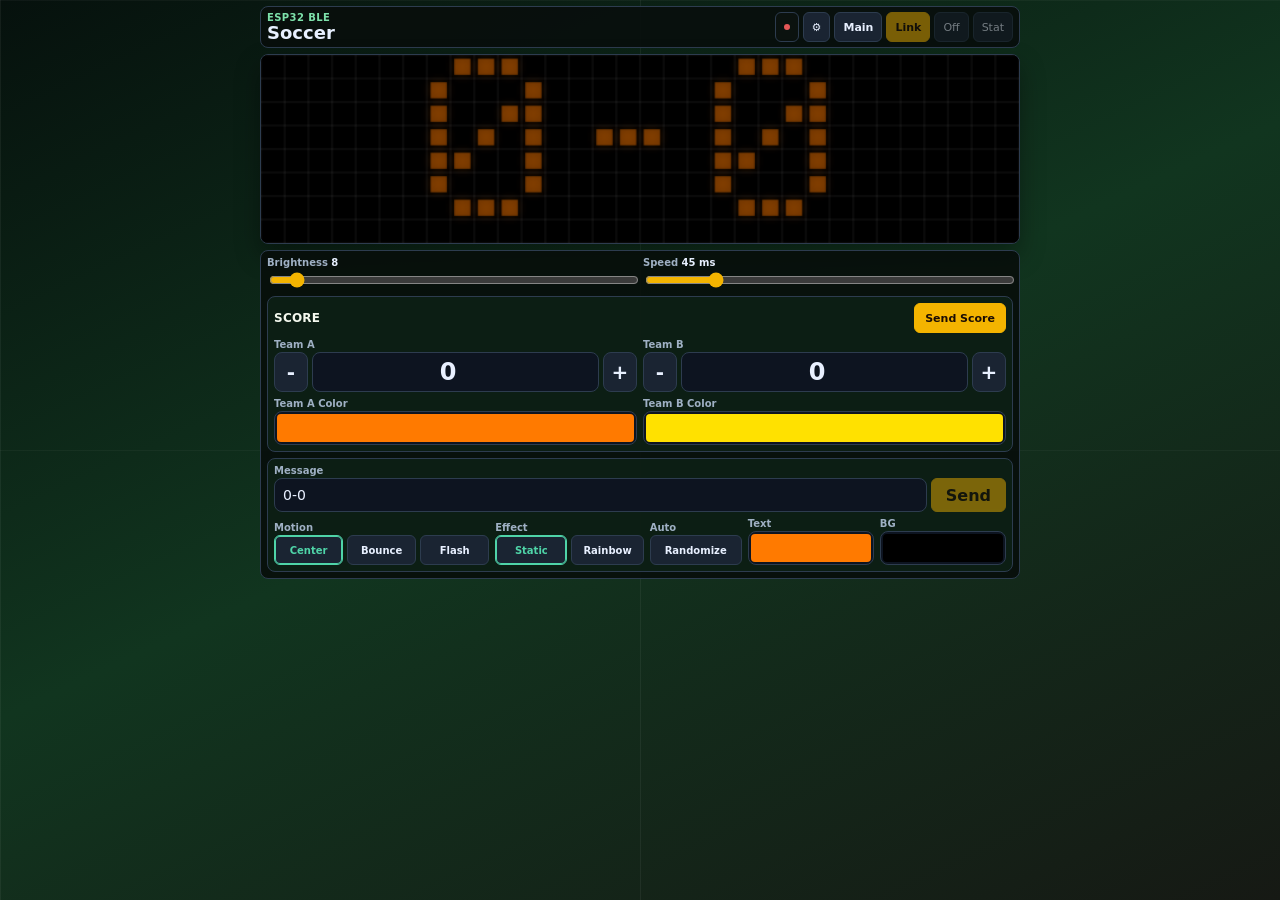
==== soccer.html @ 89b05cde "soccer support." ====
<!doctype html>
<html lang="en">
  <head>
    <meta charset="utf-8">
    <meta name="viewport" content="width=device-width, initial-scale=1">
    <title>Soccer Billboard | LED Matrix BLE</title>
    <link rel="stylesheet" href="web/styles.css">
  </head>
  <body class="soccer-page">
    <main class="app-shell">
      <section class="workspace" aria-labelledby="app-title">
        <header class="topbar">
          <div>
            <p class="eyebrow">ESP32 BLE</p>
            <h1 id="app-title">Soccer</h1>
          </div>
          <div class="topbar-actions">
            <div class="connection">
              <span id="connectionDot" class="dot" aria-hidden="true"></span>
            </div>
            <div class="topbar-buttons">
              <button
                id="logToggleButton"
                class="icon-button"
                type="button"
                aria-controls="logPanel"
                aria-expanded="false"
                title="Toggle log"
              >&#9881;</button>
              <a class="nav-link" href="index.html">Main</a>
              <button id="connectButton" type="button">Link</button>
              <button id="disconnectButton" type="button" disabled>Off</button>
              <button id="statusButton" type="button" disabled>Stat</button>
            </div>
          </div>
        </header>

        <div class="preview-row soccer-preview-row">
          <canvas id="matrixPreview" class="matrix-preview" width="640" height="160"></canvas>
        </div>

        <section class="controls soccer-controls" aria-label="Soccer billboard controls">
          <div class="field compact-field">
            <label for="brightnessInput">Brightness <span id="brightnessValue">8</span></label>
            <input id="brightnessInput" type="range" min="1" max="128" value="8">
          </div>

          <div class="field compact-field">
            <label for="speedInput">Speed <span id="speedValue">45 ms</span></label>
            <input id="speedInput" type="range" min="20" max="160" value="45">
          </div>

          <section class="control-group full" aria-label="Soccer team setup controls">
            <section class="soccer-scoreboard" aria-label="Scoreboard">
              <div class="soccer-scoreboard-head">
                <h2 class="soccer-scoreboard-title">Score</h2>
                <button id="sendScoreboardButton" type="button">Send Score</button>
              </div>
              <div class="soccer-score-controls">
                <div class="field">
                  <label for="teamAScore">Team A</label>
                  <div class="score-stepper">
                    <button id="teamAScoreDown" type="button" aria-label="Decrease Team A score">-</button>
                    <input id="teamAScore" type="number" min="0" max="99" value="0">
                    <button id="teamAScoreUp" type="button" aria-label="Increase Team A score">+</button>
                  </div>
                </div>
                <div class="field">
                  <label for="teamBScore">Team B</label>
                  <div class="score-stepper">
                    <button id="teamBScoreDown" type="button" aria-label="Decrease Team B score">-</button>
                    <input id="teamBScore" type="number" min="0" max="99" value="0">
                    <button id="teamBScoreUp" type="button" aria-label="Increase Team B score">+</button>
                  </div>
                </div>
              </div>
            </section>

            <div class="soccer-grid">
              <div class="field">
                <label for="teamAColor">Team A Color</label>
                <input id="teamAColor" type="color" value="#ff7a00">
              </div>
              <div class="field">
                <label for="teamBColor">Team B Color</label>
                <input id="teamBColor" type="color" value="#ffe100">
              </div>
            </div>
          </section>

          <section class="control-group full soccer-message-panel" aria-label="Text controls">
            <div class="field full">
              <label for="messageInput">Message</label>
              <div class="send-row">
                <input id="messageInput" maxlength="80" value="0-0" autocomplete="off">
                <button id="sendMessageButton" type="button">Send</button>
              </div>
            </div>

            <div class="soccer-text-tools">
              <div class="field">
                <label>Motion</label>
                <div class="effect-strip motion-strip full" aria-label="Text movement effects">
                  <button type="button" data-motion="CENTER" aria-pressed="true">Center</button>
                  <button type="button" data-motion="BOUNCE" aria-pressed="false">Bounce</button>
                  <button type="button" data-motion="FLASH" aria-pressed="false">Flash</button>
                </div>
              </div>
              <div class="field">
                <label>Effect</label>
                <div class="effect-strip full" aria-label="Text color effects">
                  <button type="button" data-text-colorfx="STATIC" aria-pressed="true">Static</button>
                  <button type="button" data-text-colorfx="RAINBOW_STATIC" aria-pressed="false">Rainbow</button>
                </div>
              </div>
              <div class="field">
                <label for="randomizeButton">Auto</label>
                <button
                  id="randomizeButton"
                  class="soccer-randomize-button"
                  type="button"
                  aria-pressed="false"
                >Randomize</button>
              </div>
              <div class="inline-color-picker">
                <label for="textColorInput">Text</label>
                <input id="textColorInput" type="color" value="#ff7a00">
              </div>
              <div class="inline-color-picker">
                <label for="bgColorInput">BG</label>
                <input id="bgColorInput" type="color" value="#000000">
              </div>
            </div>

          </section>

        </section>

        <section id="logPanel" class="terminal collapsed" aria-label="Bluetooth log">
          <div class="terminal-head">
            <span>Log</span>
            <button id="clearLogButton" type="button">Clear</button>
          </div>
          <ol id="logList"></ol>
        </section>
      </section>
    </main>

    <script src="web/app.js" defer></script>
    <script src="web/soccer.js" defer></script>
  </body>
</html>
---- web/styles.css ----
:root {
  color-scheme: dark;
  --bg: #0b0f14;
  --panel: #131a24;
  --panel-2: #1a2432;
  --line: #2d3c4f;
  --text: #e8f0ff;
  --muted: #9fb0c4;
  --accent: #f4b400;
  --accent-2: #4fd4a8;
  --danger: #e45757;
  --shadow: 0 20px 44px rgba(0, 0, 0, 0.35);
}

* {
  box-sizing: border-box;
}

html,
body {
  margin: 0;
  height: 100%;
  overflow: hidden;
}

body {
  background:
    radial-gradient(circle at 18% 12%, rgba(79, 212, 168, 0.15), transparent 35%),
    radial-gradient(circle at 85% 88%, rgba(244, 180, 0, 0.16), transparent 30%),
    linear-gradient(165deg, #0a0f15, #121c2a 60%, #0d1420);
  color: var(--text);
  font-family:
    Inter, ui-sans-serif, system-ui, -apple-system, BlinkMacSystemFont, "Segoe UI",
    sans-serif;
}

button,
input {
  font: inherit;
}

select,
a {
  font: inherit;
}

button {
  border: 1px solid var(--line);
  border-radius: 6px;
  min-height: 28px;
  padding: 0 8px;
  background: var(--panel-2);
  color: var(--text);
  cursor: pointer;
}

button:hover:not(:disabled) {
  border-color: var(--accent);
}

button:disabled {
  cursor: not-allowed;
  opacity: 0.48;
}

.nav-link {
  display: inline-flex;
  align-items: center;
  justify-content: center;
  min-height: 40px;
  padding: 0 14px;
  border: 1px solid var(--line);
  border-radius: 6px;
  background: var(--panel-2);
  color: var(--text);
  text-decoration: none;
  font-weight: 700;
}

.nav-link:hover {
  border-color: var(--accent);
}

input[type="text"],
input:not([type]) {
  width: 100%;
}

select {
  width: 100%;
  min-height: 42px;
  border: 1px solid var(--line);
  border-radius: 6px;
  background: #0e0f0d;
  color: var(--text);
  padding: 0 12px;
}

.app-shell {
  height: 100dvh;
  padding: 4px;
}

.workspace {
  width: min(1040px, 100%);
  height: 100%;
  margin: 0 auto;
  display: grid;
  grid-template-rows: auto auto 1fr;
  gap: 4px;
}

.topbar {
  display: flex;
  align-items: center;
  justify-content: space-between;
  gap: 6px;
  border: 1px solid var(--line);
  border-radius: 12px;
  background: linear-gradient(180deg, rgba(19, 26, 36, 0.95), rgba(13, 20, 30, 0.9));
  padding: 4px 6px;
  box-shadow: var(--shadow);
}

.topbar-actions {
  display: inline-flex;
  align-items: center;
  gap: 4px;
}

.topbar-buttons {
  display: inline-grid;
  grid-template-columns: repeat(5, auto);
  gap: 4px;
}

.topbar-buttons button {
  min-height: 30px;
  padding: 0 8px;
  font-size: 11px;
}

.eyebrow {
  margin: 0 0 2px;
  color: var(--accent-2);
  font-size: 10px;
  font-weight: 700;
  letter-spacing: 0.04em;
  text-transform: uppercase;
}

h1 {
  margin: 0;
  font-size: clamp(13px, 2.6vw, 18px);
  line-height: 1;
  letter-spacing: 0;
}

.connection {
  display: inline-flex;
  align-items: center;
  justify-content: center;
  min-width: 24px;
  min-height: 24px;
  padding: 0;
  border: 1px solid var(--line);
  border-radius: 6px;
  background: rgba(25, 26, 24, 0.9);
}

.dot {
  width: 6px;
  height: 6px;
  border-radius: 50%;
  background: var(--danger);
}

.connection.connected .dot {
  background: var(--accent-2);
}

.connection.connected {
  color: var(--text);
}

.icon-button {
  min-width: 24px;
  min-height: 24px;
  padding: 0;
  font-size: 13px;
  line-height: 1;
}

.nav-link {
  min-height: 24px;
  padding: 0 8px;
  font-size: 11px;
}

.preview-row {
  display: block;
}

.matrix-preview {
  width: 100%;
  aspect-ratio: 7 / 1;
  display: block;
  border: 1px solid var(--line);
  border-radius: 10px;
  background: #050505;
  box-shadow: var(--shadow);
}

.controls,
.terminal {
  border: 1px solid var(--line);
  border-radius: 12px;
  background: linear-gradient(180deg, rgba(19, 26, 36, 0.95), rgba(13, 20, 30, 0.9));
  box-shadow: var(--shadow);
}

.controls {
  display: grid;
  grid-template-columns: repeat(2, minmax(0, 1fr));
  gap: 4px;
  padding: 5px;
  min-height: 0;
}

.field {
  display: grid;
  gap: 2px;
}

.field.full,
.control-group.full,
.button-row.full,
.preset-strip.full,
.effect-strip.full {
  grid-column: 1 / -1;
}

.control-group {
  border: 1px solid var(--line);
  border-radius: 10px;
  padding: 5px;
  background: rgba(26, 36, 50, 0.78);
  display: grid;
  gap: 4px;
}

.group-title {
  margin: 0;
  color: var(--accent-2);
  font-size: 11px;
  font-weight: 800;
  letter-spacing: 0.06em;
  text-transform: uppercase;
}

label,
.terminal-head {
  color: var(--muted);
  font-size: 10px;
  font-weight: 700;
}

label span {
  color: var(--text);
  font-variant-numeric: tabular-nums;
}

.send-row,
.button-row {
  display: grid;
  grid-template-columns: auto auto;
  gap: 4px;
  justify-content: start;
}

.send-row input {
  width: min(44vw, 210px);
  height: 28px;
  border: 1px solid var(--line);
  border-radius: 8px;
  background: #0d1420;
  color: var(--text);
  padding: 0 8px;
  text-transform: uppercase;
  font-size: 11px;
}

.send-row button,
#connectButton {
  background: var(--accent);
  color: #1b0d05;
  border-color: var(--accent);
  font-weight: 800;
}

input[type="range"] {
  width: min(48vw, 220px);
  accent-color: var(--accent);
}

input[type="color"] {
  width: 100%;
  max-width: 120px;
  height: 28px;
  padding: 2px;
  border: 1px solid var(--line);
  border-radius: 8px;
  background: #0d1420;
  cursor: pointer;
}

input[type="color"]::-webkit-color-swatch-wrapper {
  padding: 0;
}

input[type="color"]::-webkit-color-swatch {
  border: 0;
  border-radius: 4px;
}

input[type="color"]::-moz-color-swatch {
  border: 0;
  border-radius: 4px;
}

.preset-strip,
.effect-strip {
  display: flex;
  flex-wrap: nowrap;
  gap: 4px;
  overflow-x: auto;
  padding-bottom: 2px;
  scrollbar-width: thin;
}

.text-color-layout {
  display: grid;
  grid-template-columns: auto auto auto;
  gap: 4px;
  align-items: end;
  justify-content: start;
}

.inline-color-picker {
  display: grid;
  gap: 2px;
}

.inline-color-picker input[type="color"] {
  width: 100%;
}

.inline-toggle {
  display: inline-flex;
  align-items: center;
  gap: 8px;
  margin-top: 4px;
  color: var(--muted);
  font-size: 12px;
  font-weight: 700;
}

.inline-toggle input {
  width: 16px;
  height: 16px;
}

.preset-strip button,
.effect-strip button {
  min-height: 26px;
  min-width: 66px;
  padding: 0 7px;
  font-size: 10px;
  font-weight: 700;
  overflow-wrap: anywhere;
}

.soccer-grid {
  display: flex;
  gap: 6px;
  flex-wrap: wrap;
}

.soccer-grid .field {
  width: min(42vw, 126px);
}

.soccer-scoreboard {
  border: 1px solid var(--line);
  border-radius: 10px;
  background: rgba(13, 20, 30, 0.88);
  padding: 5px;
  display: grid;
  gap: 4px;
}

.soccer-scoreboard-head {
  display: flex;
  align-items: center;
  justify-content: space-between;
  gap: 4px;
}

.soccer-scoreboard-title {
  margin: 0;
  color: var(--text);
  font-size: 11px;
  font-weight: 800;
  letter-spacing: 0.02em;
  text-transform: uppercase;
}

.soccer-team-label {
  font-size: 12px;
  font-weight: 800;
  letter-spacing: 0.03em;
  text-transform: uppercase;
  color: var(--muted);
}

.soccer-score {
  font-size: clamp(16px, 3vw, 22px);
  font-weight: 900;
  line-height: 1;
  font-variant-numeric: tabular-nums;
}

.rainbow-text {
  background: linear-gradient(90deg, #ff4d4d, #ffbe0b, #7bd850, #36c4ff, #b066ff, #ff4d4d);
  background-size: 220% 100%;
  color: transparent;
  -webkit-background-clip: text;
  background-clip: text;
  animation: rainbow-shift 2s linear infinite;
}

@keyframes rainbow-shift {
  0% {
    background-position: 0% 50%;
  }
  100% {
    background-position: 220% 50%;
  }
}

.soccer-score-sep {
  color: var(--muted);
  font-size: 16px;
  font-weight: 700;
}

.soccer-score-controls {
  display: flex;
  gap: 6px;
  flex-wrap: wrap;
}

.soccer-score-controls .field {
  width: min(42vw, 126px);
}

.score-stepper {
  display: grid;
  grid-template-columns: 24px minmax(0, 1fr) 24px;
  gap: 4px;
}

.score-stepper button {
  min-height: 24px;
  font-size: 13px;
  line-height: 1;
  padding: 0;
}

.score-stepper input {
  min-width: 0;
  height: 24px;
  border: 1px solid var(--line);
  border-radius: 8px;
  background: #0d1420;
  color: var(--text);
  text-align: center;
  font-weight: 800;
  font-variant-numeric: tabular-nums;
}

.soccer-action-row {
  grid-template-columns: 1fr;
}

.soccer-action-row-3 {
  grid-template-columns: 1fr;
}

.soccer-help {
  margin: 0;
  color: var(--muted);
  font-size: 12px;
}

.effect-strip button.active {
  border-color: var(--accent-2);
  color: var(--accent-2);
  box-shadow: inset 0 0 0 1px var(--accent-2);
}

.terminal {
  position: fixed;
  top: 30px;
  right: 4px;
  width: min(92vw, 460px);
  min-height: 0;
  max-height: 36dvh;
  overflow: hidden;
  z-index: 40;
}

.terminal.collapsed {
  display: none;
}

.terminal-head {
  display: flex;
  align-items: center;
  justify-content: space-between;
  min-height: 24px;
  padding: 0 8px;
  border-bottom: 1px solid var(--line);
}

.terminal-head button {
  min-height: 20px;
  padding: 0 6px;
}

#logList {
  height: min(30dvh, 160px);
  margin: 0;
  padding: 6px;
  overflow: auto;
  list-style: none;
  font-family: "SFMono-Regular", Consolas, "Liberation Mono", monospace;
  font-size: 9px;
  color: var(--muted);
}

#logList li + li {
  margin-top: 6px;
}

#logList .rx {
  color: var(--accent-2);
}

#logList .tx {
  color: var(--accent);
}

#logList .error {
  color: var(--danger);
}

@media (max-width: 760px) {
  .app-shell {
    padding: 3px;
  }

  .topbar {
    align-items: flex-start;
  }

  .topbar-buttons {
    grid-template-columns: repeat(5, minmax(0, 1fr));
    width: 100%;
  }

  .topbar-buttons .nav-link {
    grid-column: span 2;
  }

  .controls {
    grid-template-columns: repeat(2, minmax(0, 1fr));
  }

  .matrix-preview {
    aspect-ratio: 8 / 1;
  }

  .text-color-layout {
    grid-template-columns: auto auto auto;
  }

  .terminal {
    top: 28px;
    right: 4px;
    left: 4px;
    width: auto;
  }
}

@media (max-height: 760px) {
  .app-shell {
    padding: 4px;
  }

  .workspace {
    gap: 5px;
  }

  .matrix-preview {
    aspect-ratio: 8 / 1;
  }

  .controls {
    gap: 6px;
    padding: 6px;
  }

  .control-group {
    padding: 6px;
    gap: 5px;
  }

  .send-row input,
  input[type="color"],
  .score-stepper input,
  .score-stepper button,
  .preset-strip button,
  .effect-strip button {
    height: 30px;
    min-height: 30px;
  }
}

body.soccer-page {
  background:
    linear-gradient(90deg, rgba(255, 255, 255, 0.055) 1px, transparent 1px),
    linear-gradient(180deg, rgba(255, 255, 255, 0.035) 1px, transparent 1px),
    linear-gradient(155deg, #06110d, #11351f 48%, #161914);
  background-size: 50% 100%, 100% 50%, auto;
}

.soccer-page .app-shell {
  padding: 6px;
}

.soccer-page .workspace {
  width: min(760px, 100%);
  grid-template-rows: auto auto auto;
  align-content: start;
  gap: 6px;
}

.soccer-page .topbar {
  display: grid;
  grid-template-columns: auto minmax(0, 1fr);
  align-items: center;
  gap: 8px;
  padding: 5px 6px;
  border-radius: 8px;
  background: rgba(8, 15, 12, 0.92);
  box-shadow: none;
}

.soccer-page .topbar-actions {
  min-width: 0;
  justify-self: end;
}

.soccer-page .topbar-buttons {
  grid-template-columns: repeat(5, minmax(0, auto));
  gap: 4px;
}

.soccer-page .topbar-buttons .nav-link {
  grid-column: auto;
}

.soccer-page .topbar-buttons button,
.soccer-page .topbar-buttons .nav-link {
  min-height: 30px;
  padding: 0 8px;
  font-size: 11px;
  white-space: nowrap;
}

.soccer-page .connection {
  min-width: 24px;
  min-height: 30px;
  background: #0b120f;
}

.soccer-page .eyebrow {
  margin-bottom: 1px;
  color: #7de0aa;
}

.soccer-page h1 {
  font-size: 18px;
}

.soccer-page .soccer-preview-row {
  min-height: 0;
}

.soccer-page .matrix-preview {
  aspect-ratio: 4 / 1;
  border-radius: 8px;
  box-shadow: 0 12px 24px rgba(0, 0, 0, 0.34);
}

.soccer-page .controls {
  min-height: 0;
  overflow: hidden;
  align-content: start;
  grid-template-columns: repeat(2, minmax(0, 1fr));
  gap: 6px;
  padding: 6px;
  border-radius: 8px;
  background: rgba(7, 14, 11, 0.9);
  box-shadow: none;
}

.soccer-page .compact-field {
  min-width: 0;
}

.soccer-page .compact-field input[type="range"] {
  width: 100%;
}

.soccer-page .control-group {
  min-width: 0;
  gap: 6px;
  padding: 6px;
  border-radius: 8px;
  background: rgba(14, 33, 22, 0.82);
}

.soccer-page .soccer-scoreboard {
  padding: 0;
  gap: 6px;
  border: 0;
  background: transparent;
}

.soccer-page .soccer-scoreboard-head {
  gap: 6px;
}

.soccer-page .soccer-scoreboard-title {
  margin: 0;
  color: #f4f8ee;
  font-size: 12px;
  line-height: 1;
}

.soccer-page .soccer-scoreboard-head button {
  min-height: 30px;
  padding: 0 10px;
  background: var(--accent);
  color: #1b0d05;
  border-color: var(--accent);
  font-size: 11px;
  font-weight: 800;
}

.soccer-page .soccer-score-controls,
.soccer-page .soccer-grid {
  display: grid;
  grid-template-columns: repeat(2, minmax(0, 1fr));
  gap: 6px;
}

.soccer-page .soccer-score-controls .field,
.soccer-page .soccer-grid .field {
  width: auto;
  min-width: 0;
}

.soccer-page .score-stepper {
  grid-template-columns: 34px minmax(0, 1fr) 34px;
  gap: 4px;
}

.soccer-page .score-stepper button {
  min-height: 40px;
  border-radius: 8px;
  font-size: 20px;
  font-weight: 900;
}

.soccer-page .score-stepper input {
  height: 40px;
  border-radius: 8px;
  font-size: 24px;
  line-height: 1;
}

.soccer-page input[type="color"] {
  max-width: none;
  height: 34px;
}

.soccer-page .soccer-message-panel {
  grid-template-columns: minmax(0, 1fr);
}

.soccer-page .send-row {
  grid-template-columns: minmax(0, 1fr) auto;
  justify-content: stretch;
}

.soccer-page .send-row input {
  width: 100%;
  height: 34px;
  font-size: 14px;
}

.soccer-page .send-row button {
  min-height: 34px;
  padding: 0 14px;
}

.soccer-page .soccer-text-tools {
  display: grid;
  grid-template-columns: minmax(0, 1.45fr) minmax(0, 1fr) minmax(92px, auto) minmax(0, 0.85fr) minmax(0, 0.85fr);
  gap: 6px;
  align-items: end;
}

.soccer-page .effect-strip {
  display: grid;
  grid-template-columns: repeat(2, minmax(0, 1fr));
  gap: 4px;
  overflow: hidden;
  padding: 0;
}

.soccer-page .motion-strip {
  grid-template-columns: repeat(3, minmax(0, 1fr));
}

.soccer-page .effect-strip button {
  min-width: 0;
  min-height: 30px;
  padding: 0 4px;
  font-size: 10px;
  white-space: nowrap;
}

.soccer-page .soccer-randomize-button {
  min-width: 0;
  min-height: 30px;
  padding: 0 8px;
  font-size: 10px;
  font-weight: 800;
  white-space: nowrap;
}

.soccer-page .soccer-randomize-button.active {
  border-color: var(--accent-2);
  color: var(--accent-2);
  box-shadow: inset 0 0 0 1px var(--accent-2);
}

.soccer-page .inline-color-picker {
  min-width: 0;
}

@media (max-width: 540px) {
  .soccer-page .app-shell {
    padding: 4px;
  }

  .soccer-page .workspace {
    gap: 4px;
  }

  .soccer-page .topbar {
    gap: 5px;
    padding: 4px;
  }

  .soccer-page .eyebrow {
    display: none;
  }

  .soccer-page h1 {
    font-size: 16px;
  }

  .soccer-page .topbar-actions {
    display: grid;
    grid-template-columns: 18px minmax(0, 1fr);
    gap: 4px;
    justify-self: stretch;
  }

  .soccer-page .connection {
    min-width: 18px;
    min-height: 28px;
  }

  .soccer-page .topbar-buttons {
    width: 100%;
    grid-template-columns: repeat(5, minmax(0, 1fr));
    gap: 3px;
  }

  .soccer-page .topbar-buttons button,
  .soccer-page .topbar-buttons .nav-link {
    min-height: 28px;
    padding: 0 4px;
    font-size: 10px;
  }

  .soccer-page .controls {
    gap: 4px;
    padding: 4px;
  }

  .soccer-page .control-group {
    gap: 4px;
    padding: 4px;
  }

  .soccer-page .soccer-scoreboard {
    gap: 4px;
  }

  .soccer-page .soccer-scoreboard-head button {
    min-height: 28px;
    padding: 0 8px;
    font-size: 10px;
  }

  .soccer-page .soccer-score-controls,
  .soccer-page .soccer-grid {
    gap: 4px;
  }

  .soccer-page .soccer-text-tools {
    grid-template-columns: repeat(2, minmax(0, 1fr));
    gap: 4px;
  }

  .soccer-page .soccer-text-tools > .field:first-child {
    grid-column: 1 / -1;
  }

  .soccer-page .score-stepper {
    grid-template-columns: 30px minmax(0, 1fr) 30px;
    gap: 3px;
  }

  .soccer-page .score-stepper button,
  .soccer-page .score-stepper input {
    min-height: 34px;
    height: 34px;
  }

  .soccer-page .score-stepper button {
    font-size: 18px;
  }

  .soccer-page .score-stepper input {
    font-size: 22px;
  }

  .soccer-page input[type="color"] {
    height: 30px;
  }

  .soccer-page .send-row input,
  .soccer-page .send-row button,
  .soccer-page .effect-strip button,
  .soccer-page .soccer-randomize-button {
    min-height: 30px;
    height: 30px;
  }
}

@media (max-height: 620px) {
  .soccer-page .app-shell {
    padding: 3px;
  }

  .soccer-page .workspace {
    gap: 3px;
  }

  .soccer-page .topbar {
    padding: 3px 4px;
  }

  .soccer-page .eyebrow {
    display: none;
  }

  .soccer-page label,
  .soccer-page .terminal-head {
    font-size: 9px;
  }

  .soccer-page .controls,
  .soccer-page .control-group {
    gap: 3px;
    padding: 3px;
  }

  .soccer-page .soccer-scoreboard,
  .soccer-page .soccer-score-controls,
  .soccer-page .soccer-grid,
  .soccer-page .soccer-text-tools {
    gap: 3px;
  }

  .soccer-page .score-stepper button,
  .soccer-page .score-stepper input {
    min-height: 30px;
    height: 30px;
  }

  .soccer-page .score-stepper input {
    font-size: 19px;
  }

  .soccer-page input[type="color"],
  .soccer-page .send-row input,
  .soccer-page .send-row button,
  .soccer-page .effect-strip button,
  .soccer-page .soccer-randomize-button {
    min-height: 26px;
    height: 26px;
  }
}
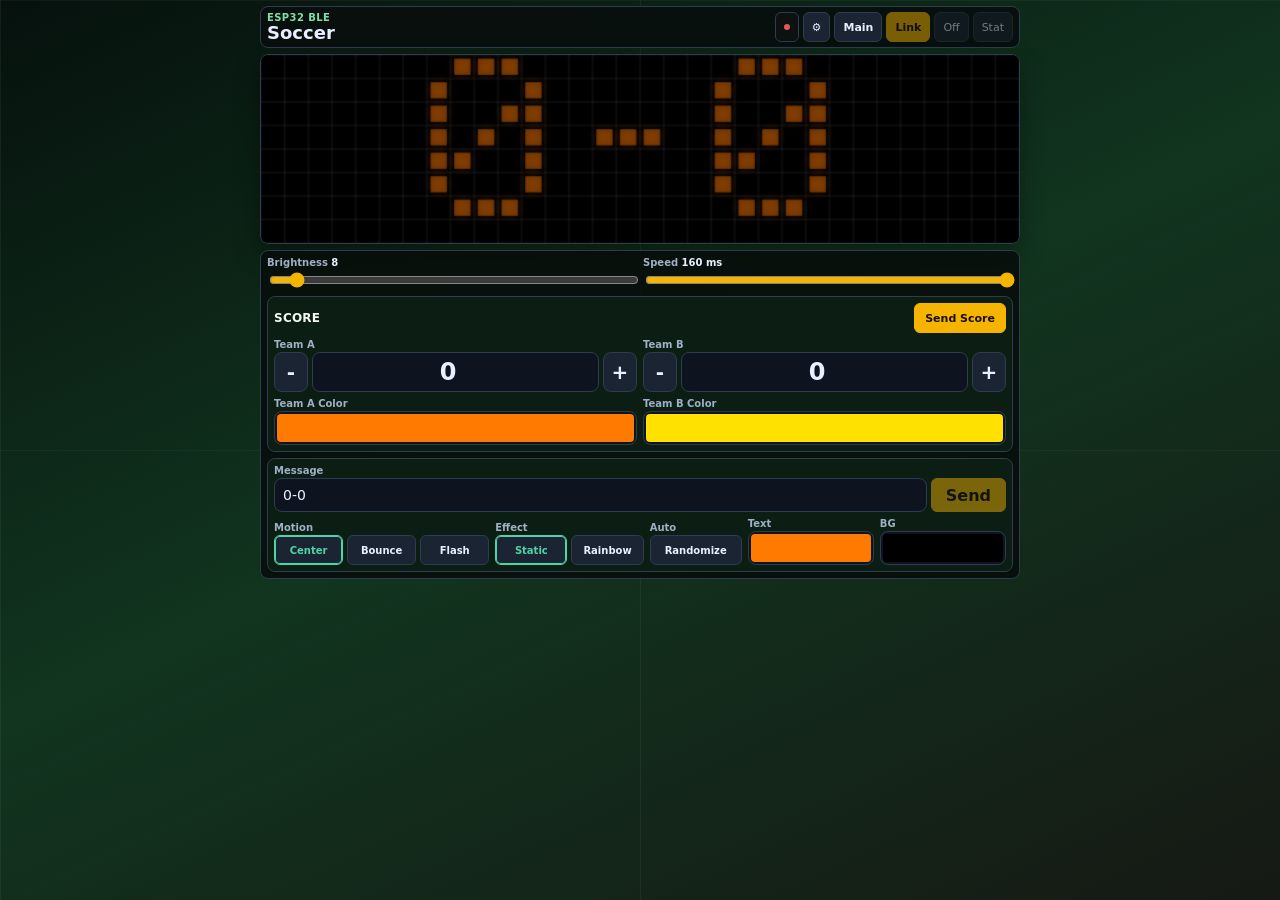
==== commit 8490b642: "Update p3" ====
--- a/soccer.html
+++ b/soccer.html
@@ -46,8 +46,8 @@
           </div>
 
           <div class="field compact-field">
-            <label for="speedInput">Speed <span id="speedValue">45 ms</span></label>
-            <input id="speedInput" type="range" min="20" max="160" value="45">
+            <label for="speedInput">Speed <span id="speedValue">160 ms</span></label>
+            <input id="speedInput" type="range" min="20" max="160" value="160">
           </div>
 
           <section class="control-group full" aria-label="Soccer team setup controls">
